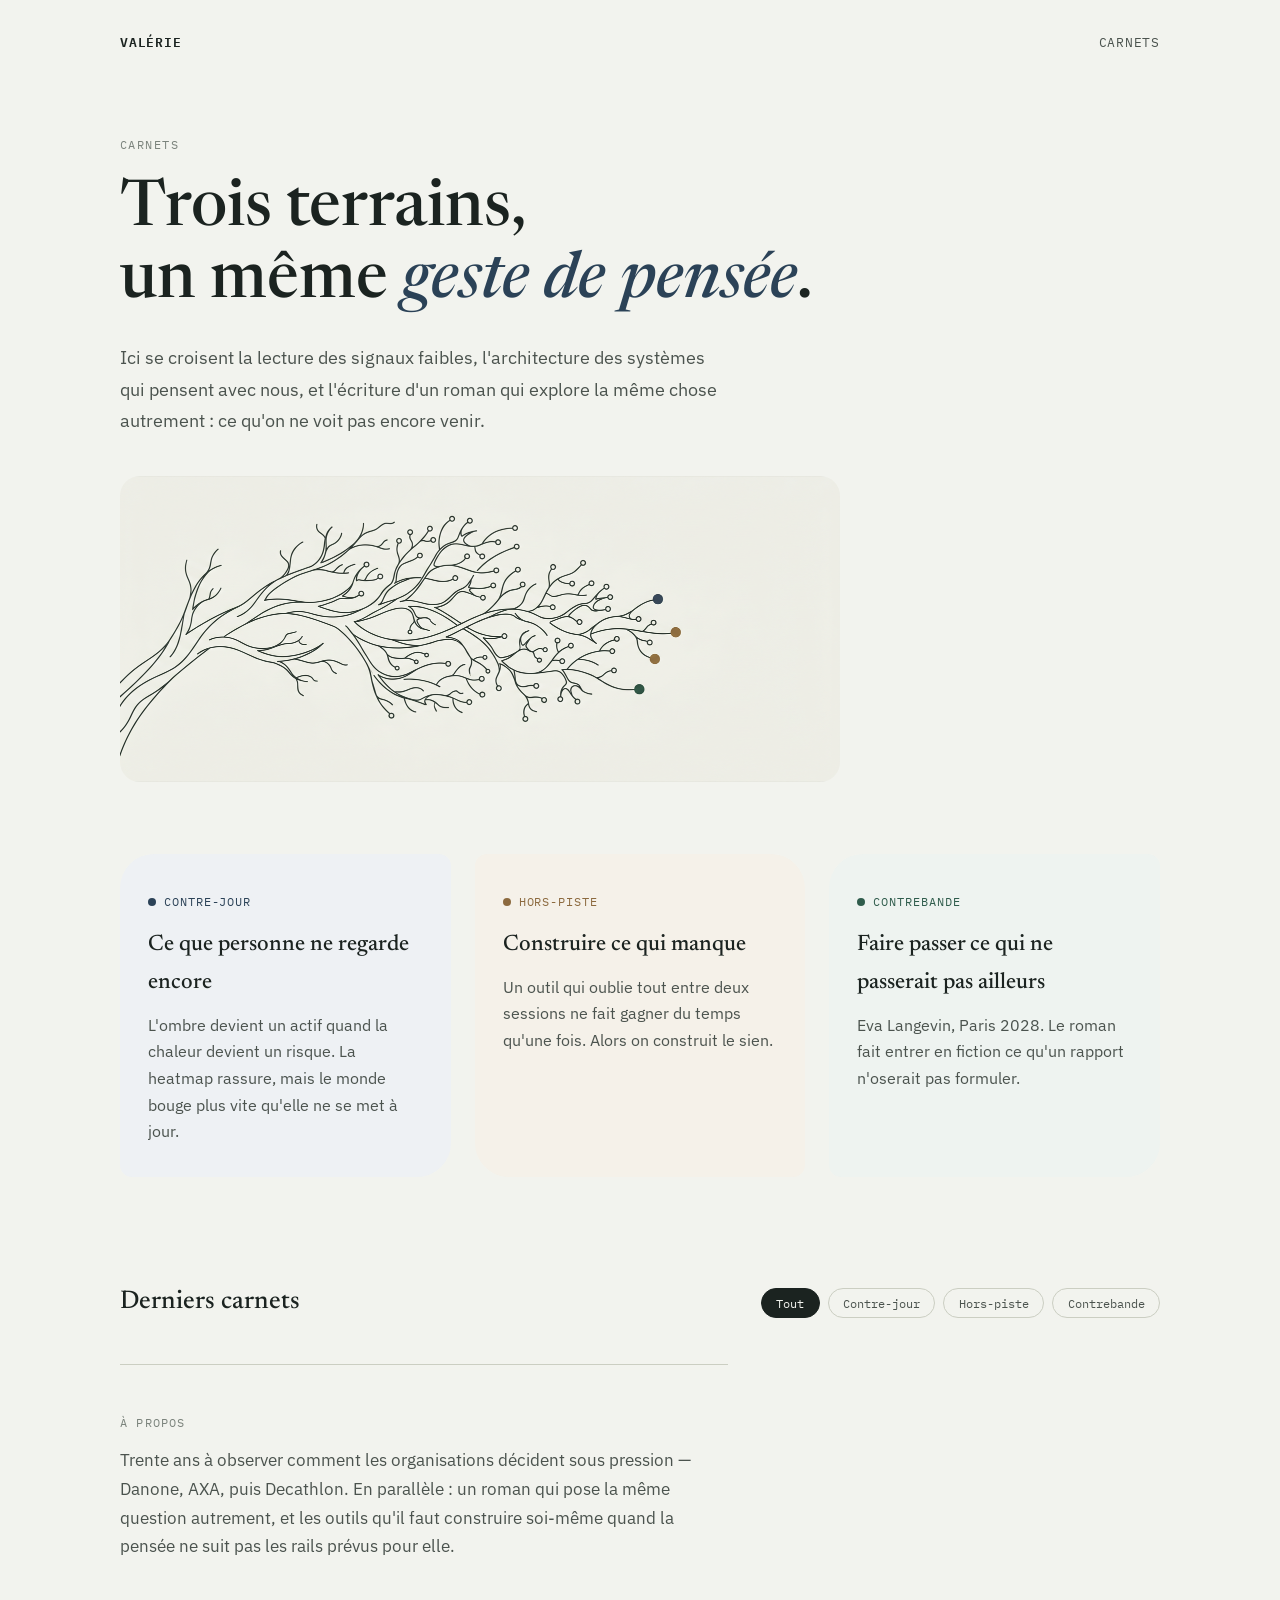
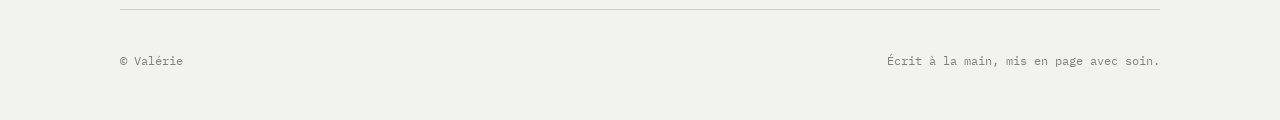
==== index.html @ de299281 "Initial commit : blog Carnets complet" ====
<!doctype html>
<html lang="fr">
<head>
<meta charset="utf-8">
<meta name="viewport" content="width=device-width, initial-scale=1">
<title>Valérie — Carnets</title>
<meta name="description" content="Trois terrains, un même geste de pensée : signaux faibles, architecture des systèmes, écriture.">
<meta name="theme-color" content="#F2F3EE">
<meta property="og:type" content="website">
<meta property="og:site_name" content="Valérie — Carnets">
<meta property="og:title" content="Valérie — Carnets">
<meta property="og:description" content="Trois terrains, un même geste de pensée : signaux faibles, architecture des systèmes, écriture.">
<meta name="twitter:card" content="summary">
<meta name="twitter:title" content="Valérie — Carnets">
<meta name="twitter:description" content="Trois terrains, un même geste de pensée : signaux faibles, architecture des systèmes, écriture.">
<link rel="preconnect" href="https://fonts.googleapis.com">
<link href="https://fonts.googleapis.com/css2?family=Newsreader:ital,wght@0,400;0,500;1,400;1,500&family=IBM+Plex+Sans:wght@400;500;600&family=IBM+Plex+Mono:wght@400;500&display=swap" rel="stylesheet">
<link rel="icon" type="image/svg+xml" href="favicon.svg">
<link rel="stylesheet" href="style.css">
<meta property="og:image" content="https://carnets.valeriemalaval.fr/img/og-image.jpg">
<meta property="og:image:width" content="1200">
<meta property="og:image:height" content="630">
<meta name="twitter:image" content="https://carnets.valeriemalaval.fr/img/og-image.jpg">
</head>
<body>

<div class="wrap">
  <nav class="site-nav">
    <a class="brand" href="index.html">Valérie</a>
    <div class="links"><a href="#carnets">Carnets</a></div>
  </nav>
</div>

<div class="wrap">
  <section class="hero">
    <div class="eyebrow">Carnets</div>
    <h1>Trois terrains,<br>un même <em>geste de pensée</em>.</h1>
    <p class="lede">Ici se croisent la lecture des signaux faibles, l'architecture des systèmes qui pensent avec nous, et l'écriture d'un roman qui explore la même chose autrement&nbsp;: ce qu'on ne voit pas encore venir.</p>
    <img class="hero-tree" src="img/arbre.png" alt="Arbre-réseau — un chêne dont les branches se dissolvent en dendrites neuronales" width="720">
  </section>

  <section class="pillars" id="carnets">
    <article class="pillar contre-jour">
      <div class="node">Contre-jour</div>
      <h3>Ce que personne ne regarde encore</h3>
      <p>L'ombre devient un actif quand la chaleur devient un risque. La heatmap rassure, mais le monde bouge plus vite qu'elle ne se met à jour.</p>
    </article>
    <article class="pillar hors-piste">
      <div class="node">Hors-piste</div>
      <h3>Construire ce qui manque</h3>
      <p>Un outil qui oublie tout entre deux sessions ne fait gagner du temps qu'une fois. Alors on construit le sien.</p>
    </article>
    <article class="pillar contrebande">
      <div class="node">Contrebande</div>
      <h3>Faire passer ce qui ne passerait pas ailleurs</h3>
      <p>Eva Langevin, Paris 2028. Le roman fait entrer en fiction ce qu'un rapport n'oserait pas formuler.</p>
    </article>
  </section>

  <section>
    <div class="feed-header">
      <h2>Derniers carnets</h2>
      <div class="filters" id="filters">
        <button data-filter="all" class="active">Tout</button>
        <button data-filter="contre-jour">Contre-jour</button>
        <button data-filter="hors-piste">Hors-piste</button>
        <button data-filter="contrebande">Contrebande</button>
      </div>
    </div>
    <div id="feed"></div>
  </section>

  <section class="about">
    <div class="about-eyebrow">À propos</div>
    <p>Trente ans à observer comment les organisations décident sous pression — Danone, AXA, puis Decathlon. En parallèle&nbsp;: un roman qui pose la même question autrement, et les outils qu'il faut construire soi-même quand la pensée ne suit pas les rails prévus pour elle.</p>
  </section>

  <footer>
    <span>© <span id="year"></span> Valérie</span>
    <span>Écrit à la main, mis en page avec soin.</span>
  </footer>
</div>

<script src="script.js"></script>
</body>
</html>
---- style.css ----
/* ============================================================
   Carnets — trois terrains, un même geste de pensée
   ============================================================ */
:root{
  --paper: #F2F3EE;
  --paper-raised: #FFFFFF;
  --ink: #1B2320;
  --ink-soft: #4B534E;
  --ink-faint: #7B837C;
  --rule: #CBCEC2;

  --contre-jour: #2B4257;
  --contre-jour-soft: #DCE3E9;
  --hors-piste: #8C6A3F;
  --hors-piste-soft: #EBE2D2;
  --contrebande: #2F5C4C;
  --contrebande-soft: #DCE7E1;

  --font-display: 'Newsreader', Georgia, serif;
  --font-body: 'IBM Plex Sans', -apple-system, sans-serif;
  --font-mono: 'IBM Plex Mono', 'Courier New', monospace;

  --measure: 42rem;
  --measure-wide: 68rem;
}

*{box-sizing:border-box;}
html{scroll-behavior:smooth;}
body{
  margin:0;
  background:var(--paper);
  color:var(--ink);
  font-family:var(--font-body);
  font-size:1.0625rem;
  line-height:1.7;
  -webkit-font-smoothing:antialiased;
}
img{max-width:100%;display:block;}
a{color:inherit;}

.wrap{max-width:var(--measure-wide);margin:0 auto;padding:0 1.5rem;}
.prose{max-width:var(--measure);margin:0 auto;padding:0 1.5rem;}

/* ---------- Nav ---------- */
.site-nav{
  display:flex;justify-content:space-between;align-items:center;
  padding:2rem 0 1rem;
  font-family:var(--font-mono);
  font-size:0.8rem;
  letter-spacing:0.06em;
  text-transform:uppercase;
}
.site-nav a{text-decoration:none;color:var(--ink-soft);}
.site-nav .brand{color:var(--ink);font-weight:600;}
.site-nav .links a{margin-left:1.5rem;}
.site-nav .links a:hover{color:var(--ink);}

/* ---------- Hero ---------- */
.hero{padding:4rem 0 2rem;position:relative;}
.hero .eyebrow{
  font-family:var(--font-mono);font-size:0.78rem;
  text-transform:uppercase;letter-spacing:0.12em;
  color:var(--ink-faint);margin-bottom:1.25rem;
}
.hero h1{
  font-family:var(--font-display);
  font-weight:500;
  font-size:clamp(2.3rem, 5vw, 4rem);
  line-height:1.12;
  margin:0 0 1.5rem;
  max-width:18ch;
}
.hero h1 em{font-style:italic;color:var(--contre-jour);}
.hero p.lede{
  max-width:38rem;
  font-size:1.15rem;
  color:var(--ink-soft);
}

.hero-tree{
  margin:2.5rem 0 0;
  width:100%;
  max-width:720px;
  border-radius:20px;
  opacity:0;
  animation:fadein .8s ease-out .3s forwards;
}
@keyframes fadein{to{opacity:1;}}
@media (prefers-reduced-motion:reduce){
  .hero-tree{animation:none;opacity:1;}
}

/* ---------- Pillars ---------- */
.pillars{
  display:grid;grid-template-columns:repeat(3,1fr);gap:1.5rem;
  padding:2.5rem 0 3.5rem;
}
.pillar{
  background:var(--paper-raised);
  padding:2rem 1.75rem;
  border-radius:34px 12px 34px 12px;
}
.pillar .node{
  display:inline-flex;align-items:center;gap:0.5rem;
  font-family:var(--font-mono);font-size:0.72rem;
  text-transform:uppercase;letter-spacing:0.08em;
  color:var(--c, var(--ink-soft));margin-bottom:0.9rem;
}
.pillar .node::before{
  content:"";width:8px;height:8px;border-radius:50%;
  background:var(--c, var(--ink));display:inline-block;
}
.pillar h3{
  font-family:var(--font-display);font-weight:500;
  font-size:1.4rem;margin:0 0 0.6rem;
}
.pillar p{margin:0;color:var(--ink-soft);font-size:0.98rem;}
.pillar.contre-jour{--c:var(--contre-jour);background:color-mix(in srgb, var(--contre-jour-soft) 50%, var(--paper-raised));}
.pillar.hors-piste{--c:var(--hors-piste);background:color-mix(in srgb, var(--hors-piste-soft) 50%, var(--paper-raised));border-radius:12px 34px 12px 34px;}
.pillar.contrebande{--c:var(--contrebande);background:color-mix(in srgb, var(--contrebande-soft) 50%, var(--paper-raised));}

@media (max-width:760px){
  .pillars{grid-template-columns:1fr;}
}

/* ---------- Feed ---------- */
.feed-header{
  display:flex;justify-content:space-between;align-items:baseline;
  padding:3rem 0 1.5rem;flex-wrap:wrap;gap:1rem;
}
.feed-header h2{
  font-family:var(--font-display);font-weight:500;font-size:1.6rem;margin:0;
}
.filters{display:flex;gap:0.5rem;font-family:var(--font-mono);font-size:0.75rem;text-transform:uppercase;letter-spacing:0.05em;flex-wrap:wrap;}
.filters button{
  background:none;border:1px solid var(--rule);color:var(--ink-soft);
  padding:0.4rem 0.9rem;cursor:pointer;font-family:inherit;font-size:inherit;
  border-radius:999px;
}
.filters button.active{background:var(--ink);color:var(--paper);border-color:var(--ink);}

.entry{
  display:block;text-decoration:none;
  padding:1.5rem 0;border-top:1px solid var(--rule);
}
.entry:hover .entry-title{text-decoration:underline;}
.entry-meta{
  font-family:var(--font-mono);font-size:0.72rem;text-transform:uppercase;
  letter-spacing:0.06em;color:var(--tag-c,var(--ink-faint));margin-bottom:0.5rem;
  display:flex;gap:0.75rem;align-items:center;
}
.entry-meta::before{content:"";width:6px;height:6px;border-radius:50%;background:var(--tag-c,var(--ink-faint));display:inline-block;}
.entry-title{
  font-family:var(--font-display);font-weight:500;font-size:1.3rem;color:var(--ink);
  margin:0 0 0.4rem;
}
.entry-teaser{color:var(--ink-soft);margin:0;font-size:0.98rem;}
.entry.tag-contre-jour{--tag-c:var(--contre-jour);}
.entry.tag-hors-piste{--tag-c:var(--hors-piste);}
.entry.tag-contrebande{--tag-c:var(--contrebande);}

/* ---------- About ---------- */
.about{
  padding:3rem 0 1rem;margin-top:1rem;
  border-top:1px solid var(--rule);
  max-width:38rem;
}
.about-eyebrow{
  font-family:var(--font-mono);font-size:0.75rem;text-transform:uppercase;
  letter-spacing:0.1em;color:var(--ink-faint);margin-bottom:0.75rem;
}
.about p{color:var(--ink-soft);margin:0;}

/* ---------- Tag chips ---------- */
.tags{display:flex;flex-wrap:wrap;gap:0.4rem;margin-top:0.6rem;}
.tag-chip{
  font-family:var(--font-mono);font-size:0.7rem;color:var(--ink-faint);
  border:1px solid var(--rule);padding:0.2rem 0.7rem;border-radius:999px;
}

/* ---------- Article navigation ---------- */
.article-nav{
  display:grid;grid-template-columns:1fr 1fr;gap:1.5rem;
  margin-top:3rem;padding-top:2rem;border-top:1px solid var(--rule);
}
.article-nav-link{
  display:flex;flex-direction:column;gap:0.3rem;text-decoration:none;
  padding:1rem;border-radius:12px;transition:background 0.2s;
}
.article-nav-link:hover{background:var(--paper-raised);}
.article-nav-link.next{text-align:right;}
.article-nav-link .nav-dir{
  font-family:var(--font-mono);font-size:0.72rem;text-transform:uppercase;
  letter-spacing:0.06em;color:var(--ink-faint);
}
.article-nav-link .nav-slug{
  font-family:var(--font-display);font-size:1rem;color:var(--ink);
}
@media (max-width:760px){
  .article-nav{grid-template-columns:1fr;}
}

/* ---------- Footer ---------- */
footer{
  border-top:1px solid var(--rule);
  padding:2.5rem 0 3rem;
  margin-top:2rem;
  font-family:var(--font-mono);font-size:0.78rem;color:var(--ink-faint);
  display:flex;justify-content:space-between;flex-wrap:wrap;gap:1rem;
}

/* ---------- Article page ---------- */
.article-head{padding:3.5rem 0 1rem;}
.article-head .tag{
  font-family:var(--font-mono);font-size:0.75rem;text-transform:uppercase;
  letter-spacing:0.08em;color:var(--c,var(--ink-soft));
  display:inline-flex;align-items:center;gap:0.5rem;margin-bottom:1.25rem;
}
.article-head .tag::before{content:"";width:6px;height:6px;border-radius:50%;background:var(--c,var(--ink));display:inline-block;}
.article-head h1{
  font-family:var(--font-display);font-weight:500;
  font-size:clamp(2rem,4vw,3rem);line-height:1.15;margin:0 0 1rem;
}
.article-head .date{color:var(--ink-faint);font-size:0.9rem;}

.article-body{padding:1.5rem 0 4rem;}
.article-body p{margin:0 0 1.3rem;}
.article-body h2{font-family:var(--font-display);font-weight:500;font-size:1.5rem;margin:2.2rem 0 1rem;}
.article-body blockquote{
  margin:2rem 0;padding-left:1.25rem;border-left:3px solid var(--c,var(--contre-jour));
  font-family:var(--font-display);font-style:italic;font-size:1.2rem;color:var(--ink-soft);
  border-radius:0 8px 8px 0;
}
.article-body a{text-decoration-color:var(--rule);}
.back-link{
  display:inline-block;margin:2rem 0 0;font-family:var(--font-mono);
  font-size:0.8rem;text-transform:uppercase;letter-spacing:0.06em;
  text-decoration:none;color:var(--ink-soft);
}
.back-link:hover{color:var(--ink);}
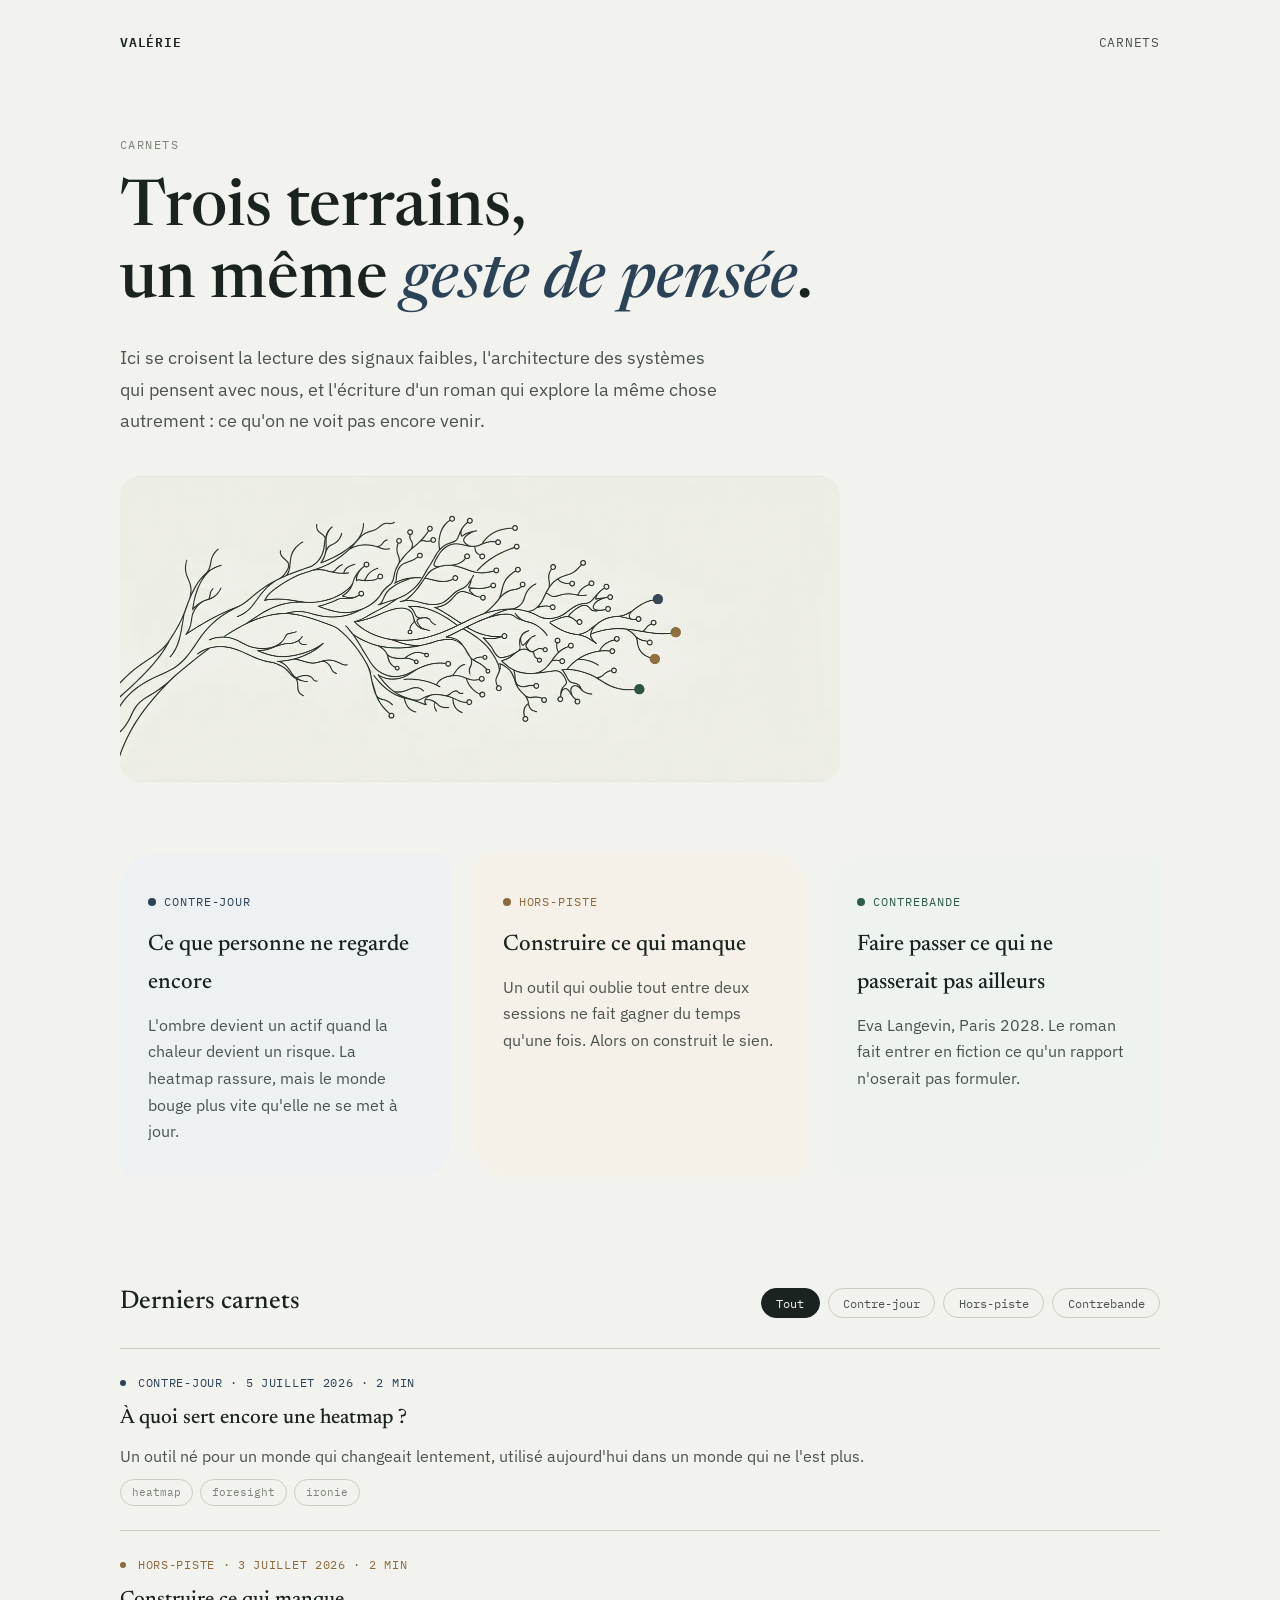
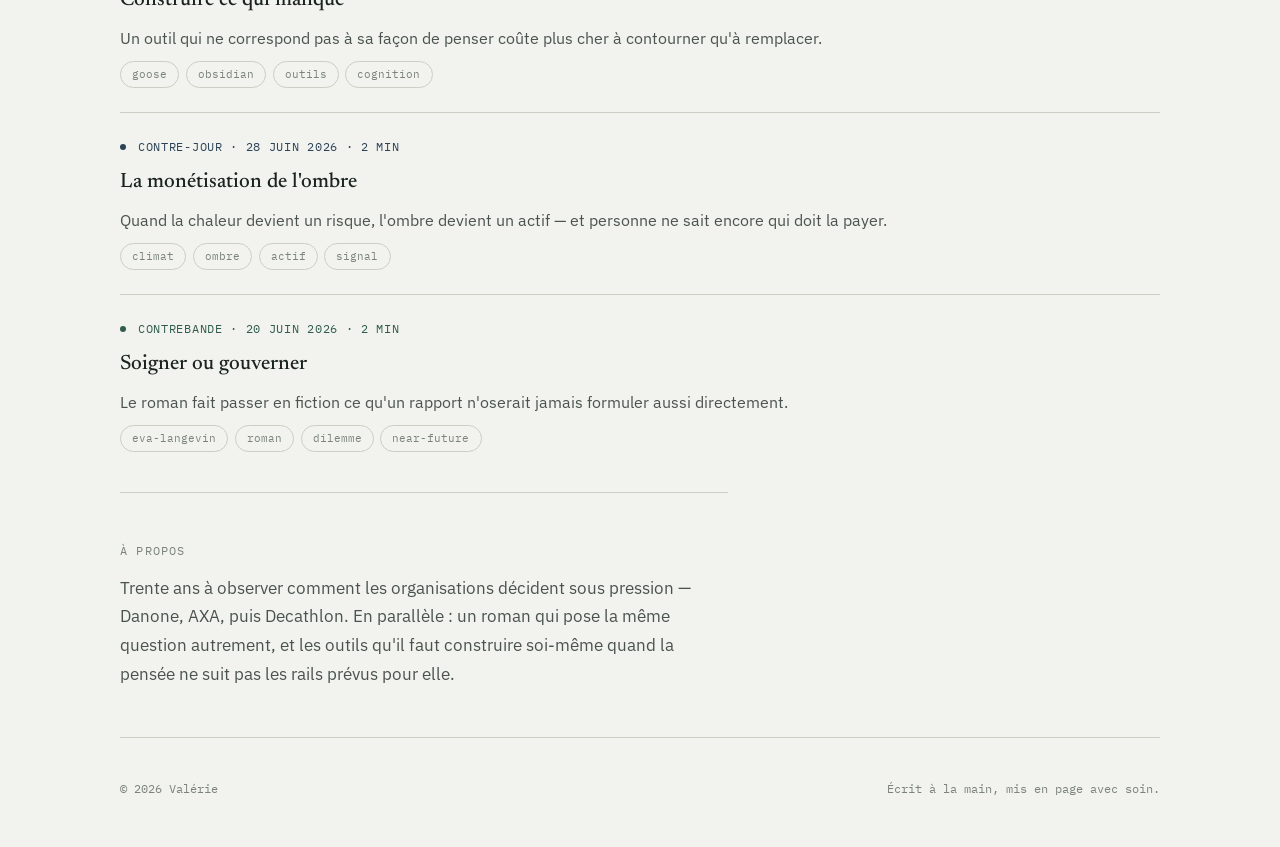
==== commit ea425151: "Fix fragilités : build.sh auto, WebP hero, page 404, URLs à jour" ====
--- a/index.html
+++ b/index.html
@@ -17,10 +17,10 @@
 <link href="https://fonts.googleapis.com/css2?family=Newsreader:ital,wght@0,400;0,500;1,400;1,500&family=IBM+Plex+Sans:wght@400;500;600&family=IBM+Plex+Mono:wght@400;500&display=swap" rel="stylesheet">
 <link rel="icon" type="image/svg+xml" href="favicon.svg">
 <link rel="stylesheet" href="style.css">
-<meta property="og:image" content="https://carnets.valeriemalaval.fr/img/og-image.jpg">
+<meta property="og:image" content="https://valerie-carnets.netlify.app/img/og-image.jpg">
 <meta property="og:image:width" content="1200">
 <meta property="og:image:height" content="630">
-<meta name="twitter:image" content="https://carnets.valeriemalaval.fr/img/og-image.jpg">
+<meta name="twitter:image" content="https://valerie-carnets.netlify.app/img/og-image.jpg">
 </head>
 <body>
 
@@ -36,7 +36,10 @@
     <div class="eyebrow">Carnets</div>
     <h1>Trois terrains,<br>un même <em>geste de pensée</em>.</h1>
     <p class="lede">Ici se croisent la lecture des signaux faibles, l'architecture des systèmes qui pensent avec nous, et l'écriture d'un roman qui explore la même chose autrement&nbsp;: ce qu'on ne voit pas encore venir.</p>
-    <img class="hero-tree" src="img/arbre.png" alt="Arbre-réseau — un chêne dont les branches se dissolvent en dendrites neuronales" width="720">
+    <picture>
+      <source srcset="img/arbre.webp" type="image/webp">
+      <img class="hero-tree" src="img/arbre.png" alt="Arbre-réseau — un chêne dont les branches se dissolvent en dendrites neuronales" width="720" loading="eager" fetchpriority="high">
+    </picture>
   </section>
 
   <section class="pillars" id="carnets">
